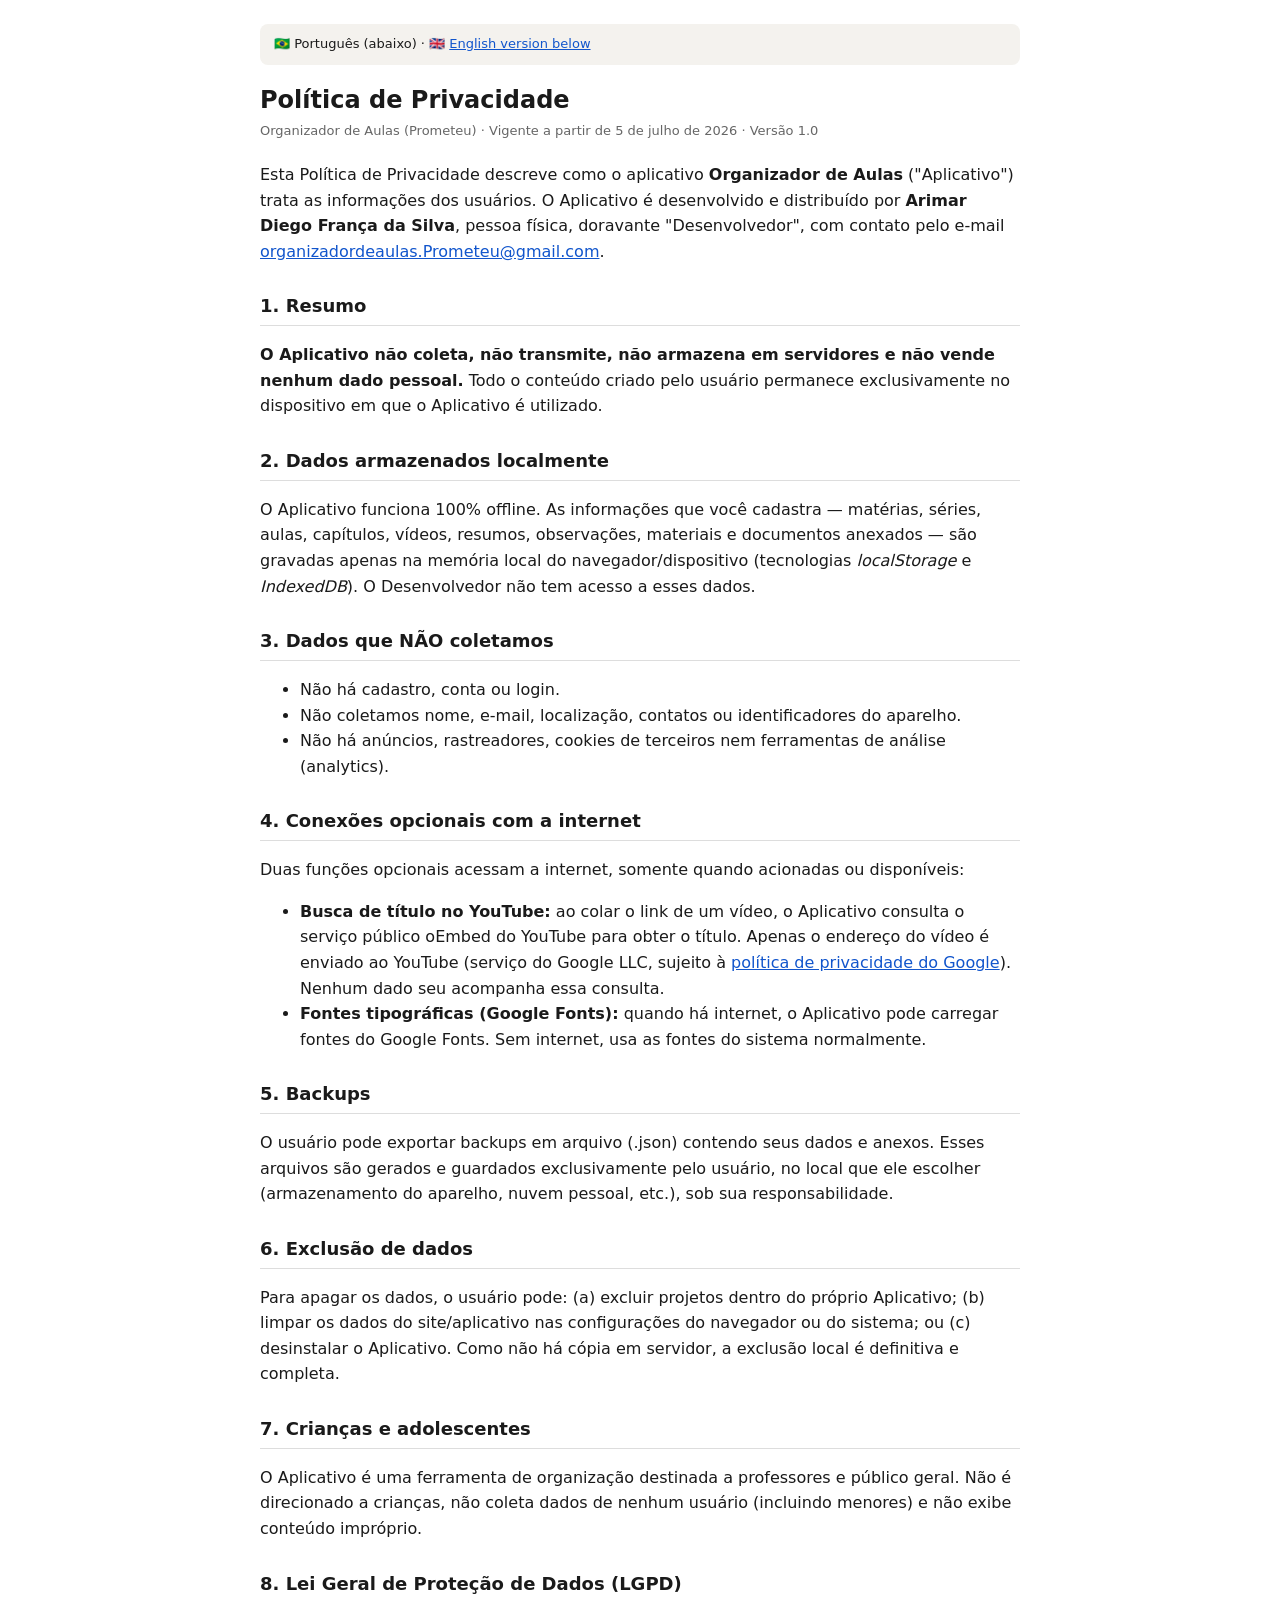
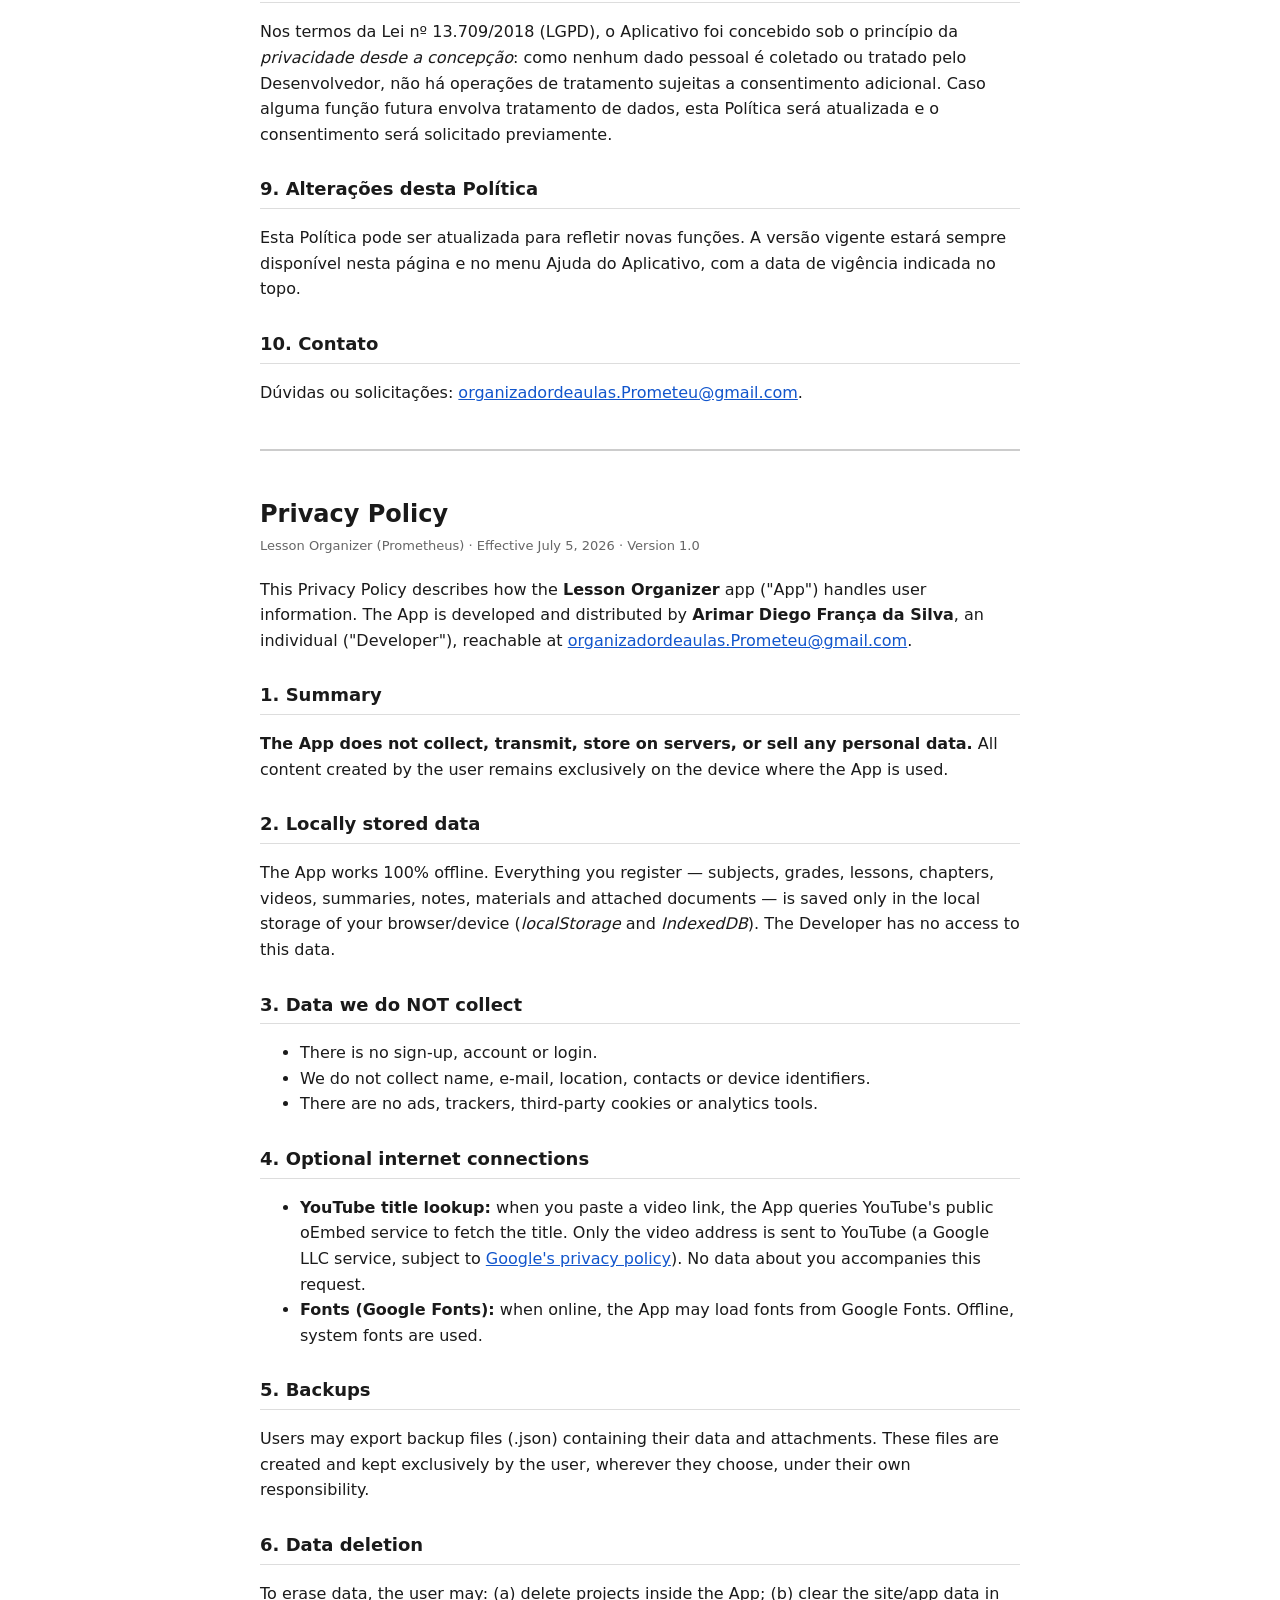
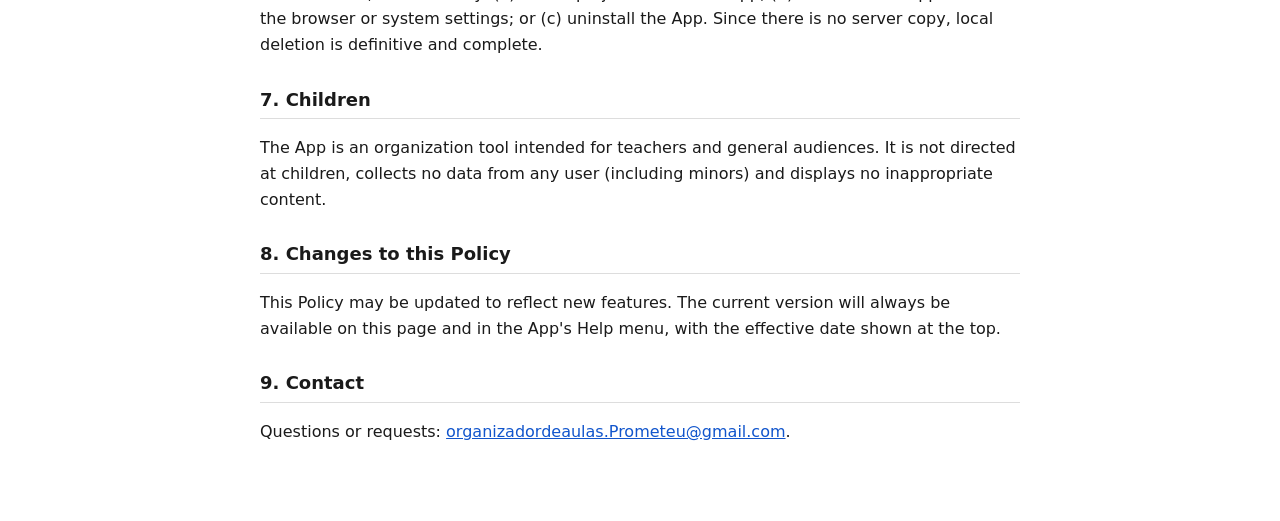
==== privacidade.html @ 3e94b9dd "Add files via upload" ====
<!DOCTYPE html>
<html lang="pt-BR">
<head>
<meta charset="UTF-8">
<meta name="viewport" content="width=device-width, initial-scale=1.0">
<title>Política de Privacidade — Organizador de Aulas</title>
<style>
body{font-family:system-ui,-apple-system,sans-serif;max-width:760px;margin:0 auto;padding:24px 18px 60px;line-height:1.6;color:#1a1a1a;background:#fff}
h1{font-size:24px;margin-bottom:2px}
h2{font-size:18px;margin-top:28px;border-bottom:1px solid #ddd;padding-bottom:4px}
.meta{color:#666;font-size:13px;margin-bottom:20px}
.lang{background:#f4f2ee;border-radius:8px;padding:10px 14px;font-size:13px}
a{color:#1155cc}
hr{margin:44px 0;border:none;border-top:2px solid #ccc}
@media (prefers-color-scheme:dark){body{background:#111;color:#eee}.lang{background:#222}h2{border-color:#333}a{color:#7ab4ff}}
</style>
</head>
<body>

<div class="lang">🇧🇷 Português (abaixo) · 🇬🇧 <a href="#en">English version below</a></div>

<h1>Política de Privacidade</h1>
<div class="meta">Organizador de Aulas (Prometeu) · Vigente a partir de 5 de julho de 2026 · Versão 1.0</div>

<p>Esta Política de Privacidade descreve como o aplicativo <b>Organizador de Aulas</b> ("Aplicativo") trata as informações dos usuários. O Aplicativo é desenvolvido e distribuído por <b>Arimar Diego França da Silva</b>, pessoa física, doravante "Desenvolvedor", com contato pelo e-mail <a href="mailto:organizadordeaulas.Prometeu@gmail.com">organizadordeaulas.Prometeu@gmail.com</a>.</p>

<h2>1. Resumo</h2>
<p><b>O Aplicativo não coleta, não transmite, não armazena em servidores e não vende nenhum dado pessoal.</b> Todo o conteúdo criado pelo usuário permanece exclusivamente no dispositivo em que o Aplicativo é utilizado.</p>

<h2>2. Dados armazenados localmente</h2>
<p>O Aplicativo funciona 100% offline. As informações que você cadastra — matérias, séries, aulas, capítulos, vídeos, resumos, observações, materiais e documentos anexados — são gravadas apenas na memória local do navegador/dispositivo (tecnologias <i>localStorage</i> e <i>IndexedDB</i>). O Desenvolvedor não tem acesso a esses dados.</p>

<h2>3. Dados que NÃO coletamos</h2>
<ul>
<li>Não há cadastro, conta ou login.</li>
<li>Não coletamos nome, e-mail, localização, contatos ou identificadores do aparelho.</li>
<li>Não há anúncios, rastreadores, cookies de terceiros nem ferramentas de análise (analytics).</li>
</ul>

<h2>4. Conexões opcionais com a internet</h2>
<p>Duas funções opcionais acessam a internet, somente quando acionadas ou disponíveis:</p>
<ul>
<li><b>Busca de título no YouTube:</b> ao colar o link de um vídeo, o Aplicativo consulta o serviço público oEmbed do YouTube para obter o título. Apenas o endereço do vídeo é enviado ao YouTube (serviço do Google LLC, sujeito à <a href="https://policies.google.com/privacy">política de privacidade do Google</a>). Nenhum dado seu acompanha essa consulta.</li>
<li><b>Fontes tipográficas (Google Fonts):</b> quando há internet, o Aplicativo pode carregar fontes do Google Fonts. Sem internet, usa as fontes do sistema normalmente.</li>
</ul>

<h2>5. Backups</h2>
<p>O usuário pode exportar backups em arquivo (.json) contendo seus dados e anexos. Esses arquivos são gerados e guardados exclusivamente pelo usuário, no local que ele escolher (armazenamento do aparelho, nuvem pessoal, etc.), sob sua responsabilidade.</p>

<h2>6. Exclusão de dados</h2>
<p>Para apagar os dados, o usuário pode: (a) excluir projetos dentro do próprio Aplicativo; (b) limpar os dados do site/aplicativo nas configurações do navegador ou do sistema; ou (c) desinstalar o Aplicativo. Como não há cópia em servidor, a exclusão local é definitiva e completa.</p>

<h2>7. Crianças e adolescentes</h2>
<p>O Aplicativo é uma ferramenta de organização destinada a professores e público geral. Não é direcionado a crianças, não coleta dados de nenhum usuário (incluindo menores) e não exibe conteúdo impróprio.</p>

<h2>8. Lei Geral de Proteção de Dados (LGPD)</h2>
<p>Nos termos da Lei nº 13.709/2018 (LGPD), o Aplicativo foi concebido sob o princípio da <i>privacidade desde a concepção</i>: como nenhum dado pessoal é coletado ou tratado pelo Desenvolvedor, não há operações de tratamento sujeitas a consentimento adicional. Caso alguma função futura envolva tratamento de dados, esta Política será atualizada e o consentimento será solicitado previamente.</p>

<h2>9. Alterações desta Política</h2>
<p>Esta Política pode ser atualizada para refletir novas funções. A versão vigente estará sempre disponível nesta página e no menu Ajuda do Aplicativo, com a data de vigência indicada no topo.</p>

<h2>10. Contato</h2>
<p>Dúvidas ou solicitações: <a href="mailto:organizadordeaulas.Prometeu@gmail.com">organizadordeaulas.Prometeu@gmail.com</a>.</p>

<hr>

<h1 id="en">Privacy Policy</h1>
<div class="meta">Lesson Organizer (Prometheus) · Effective July 5, 2026 · Version 1.0</div>

<p>This Privacy Policy describes how the <b>Lesson Organizer</b> app ("App") handles user information. The App is developed and distributed by <b>Arimar Diego França da Silva</b>, an individual ("Developer"), reachable at <a href="mailto:organizadordeaulas.Prometeu@gmail.com">organizadordeaulas.Prometeu@gmail.com</a>.</p>

<h2>1. Summary</h2>
<p><b>The App does not collect, transmit, store on servers, or sell any personal data.</b> All content created by the user remains exclusively on the device where the App is used.</p>

<h2>2. Locally stored data</h2>
<p>The App works 100% offline. Everything you register — subjects, grades, lessons, chapters, videos, summaries, notes, materials and attached documents — is saved only in the local storage of your browser/device (<i>localStorage</i> and <i>IndexedDB</i>). The Developer has no access to this data.</p>

<h2>3. Data we do NOT collect</h2>
<ul>
<li>There is no sign-up, account or login.</li>
<li>We do not collect name, e-mail, location, contacts or device identifiers.</li>
<li>There are no ads, trackers, third-party cookies or analytics tools.</li>
</ul>

<h2>4. Optional internet connections</h2>
<ul>
<li><b>YouTube title lookup:</b> when you paste a video link, the App queries YouTube's public oEmbed service to fetch the title. Only the video address is sent to YouTube (a Google LLC service, subject to <a href="https://policies.google.com/privacy">Google's privacy policy</a>). No data about you accompanies this request.</li>
<li><b>Fonts (Google Fonts):</b> when online, the App may load fonts from Google Fonts. Offline, system fonts are used.</li>
</ul>

<h2>5. Backups</h2>
<p>Users may export backup files (.json) containing their data and attachments. These files are created and kept exclusively by the user, wherever they choose, under their own responsibility.</p>

<h2>6. Data deletion</h2>
<p>To erase data, the user may: (a) delete projects inside the App; (b) clear the site/app data in the browser or system settings; or (c) uninstall the App. Since there is no server copy, local deletion is definitive and complete.</p>

<h2>7. Children</h2>
<p>The App is an organization tool intended for teachers and general audiences. It is not directed at children, collects no data from any user (including minors) and displays no inappropriate content.</p>

<h2>8. Changes to this Policy</h2>
<p>This Policy may be updated to reflect new features. The current version will always be available on this page and in the App's Help menu, with the effective date shown at the top.</p>

<h2>9. Contact</h2>
<p>Questions or requests: <a href="mailto:organizadordeaulas.Prometeu@gmail.com">organizadordeaulas.Prometeu@gmail.com</a>.</p>

</body>
</html>
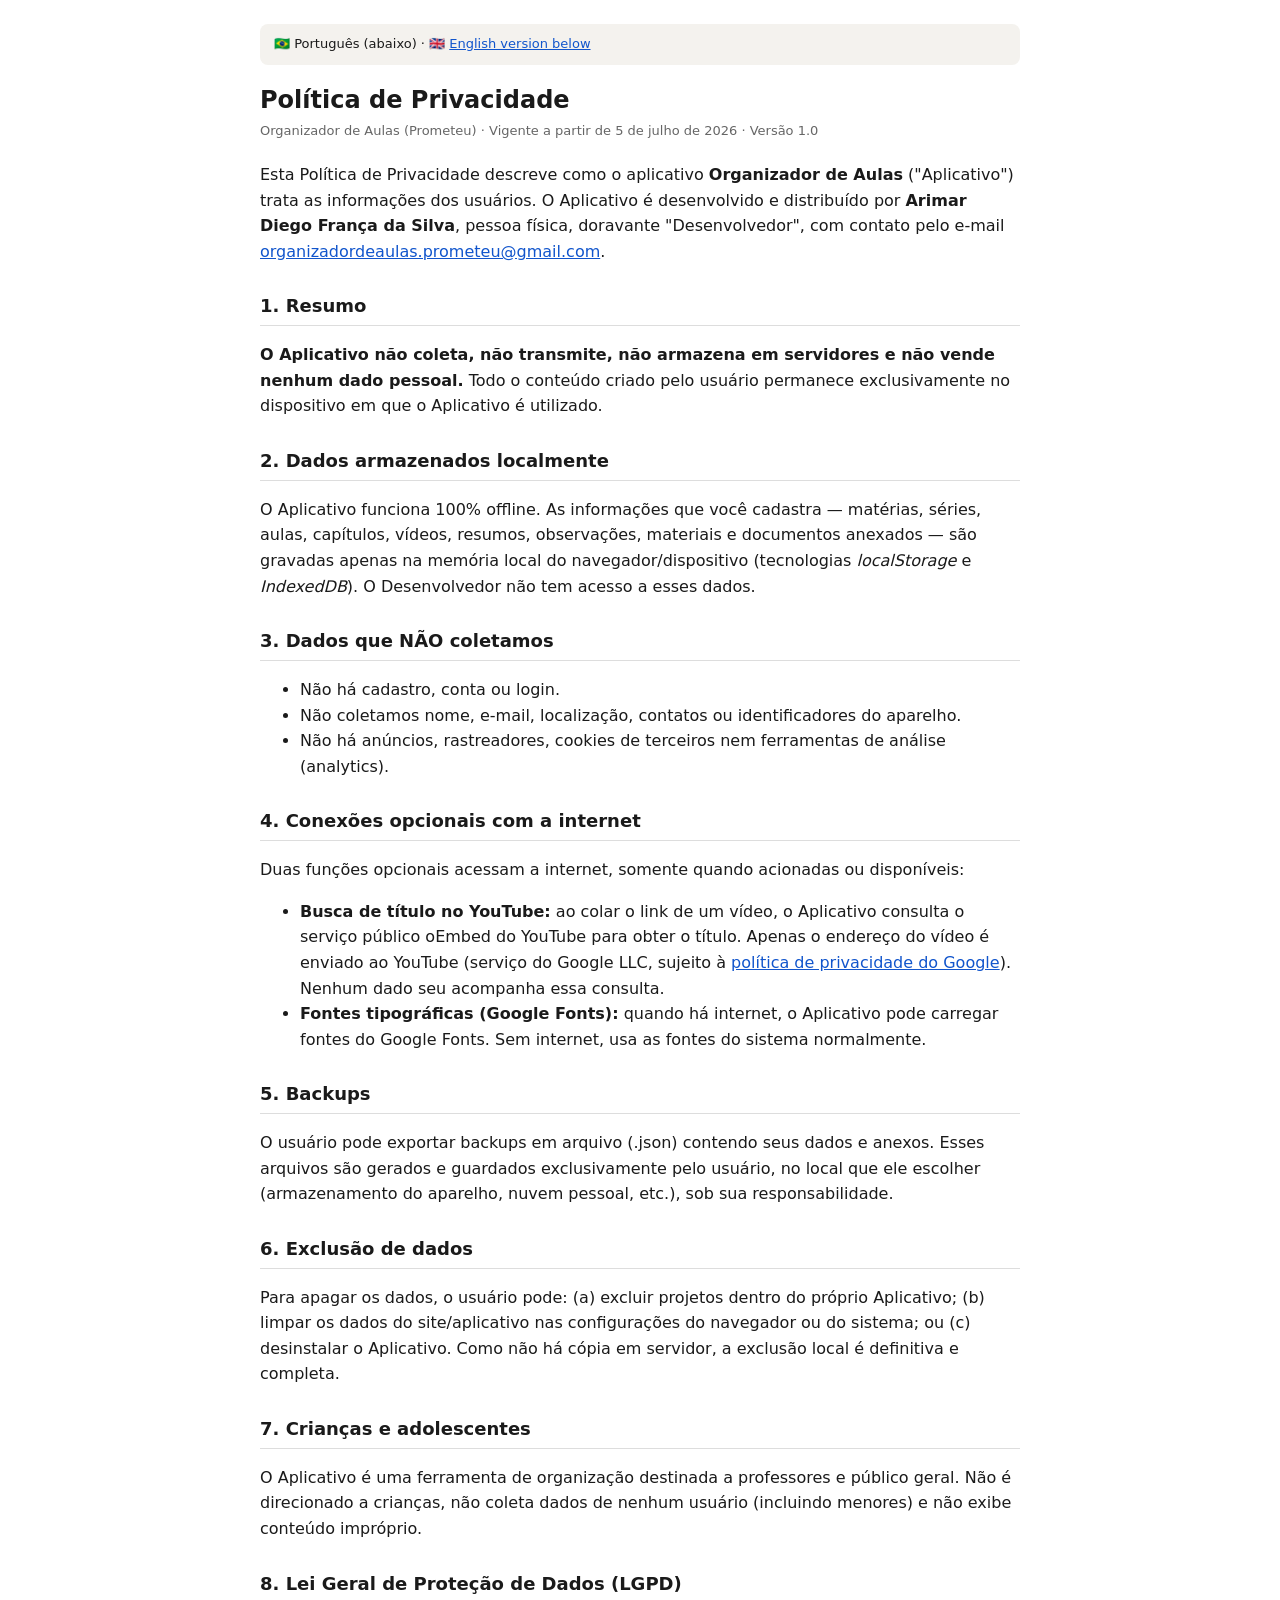
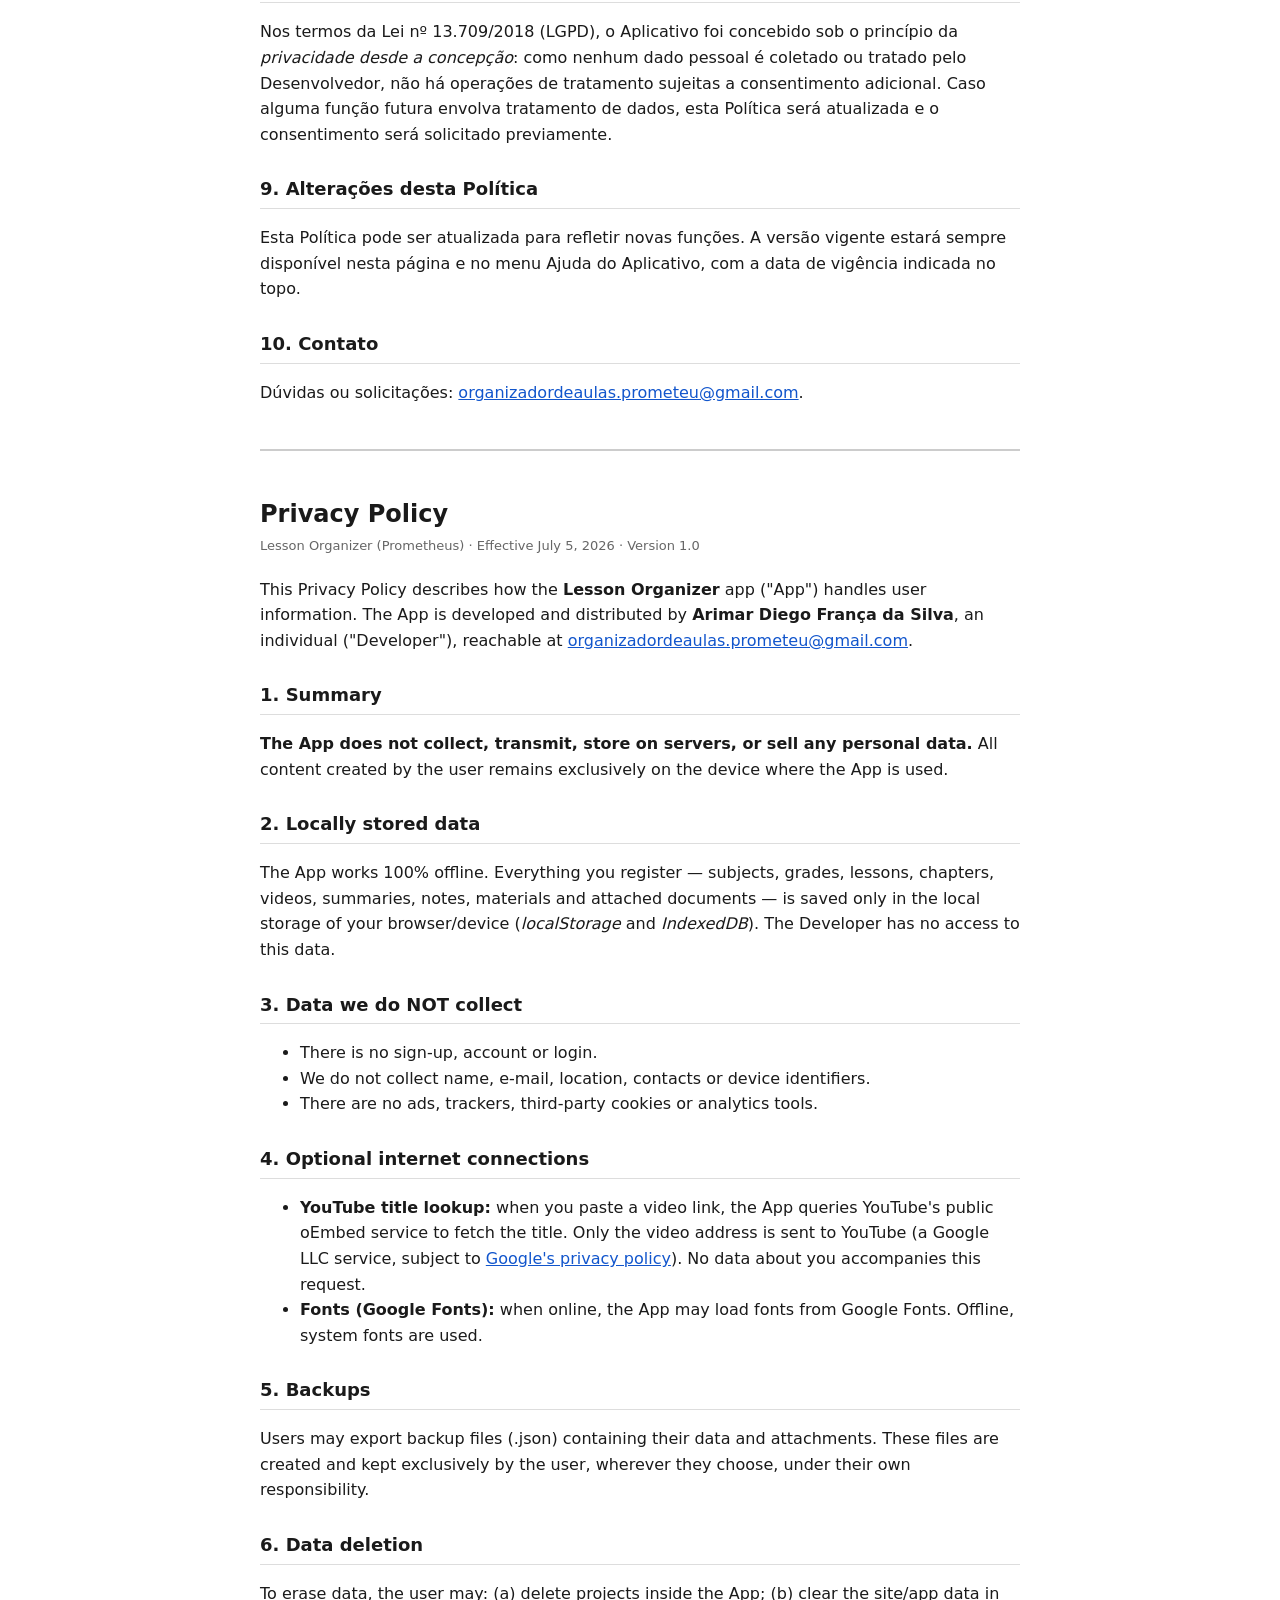
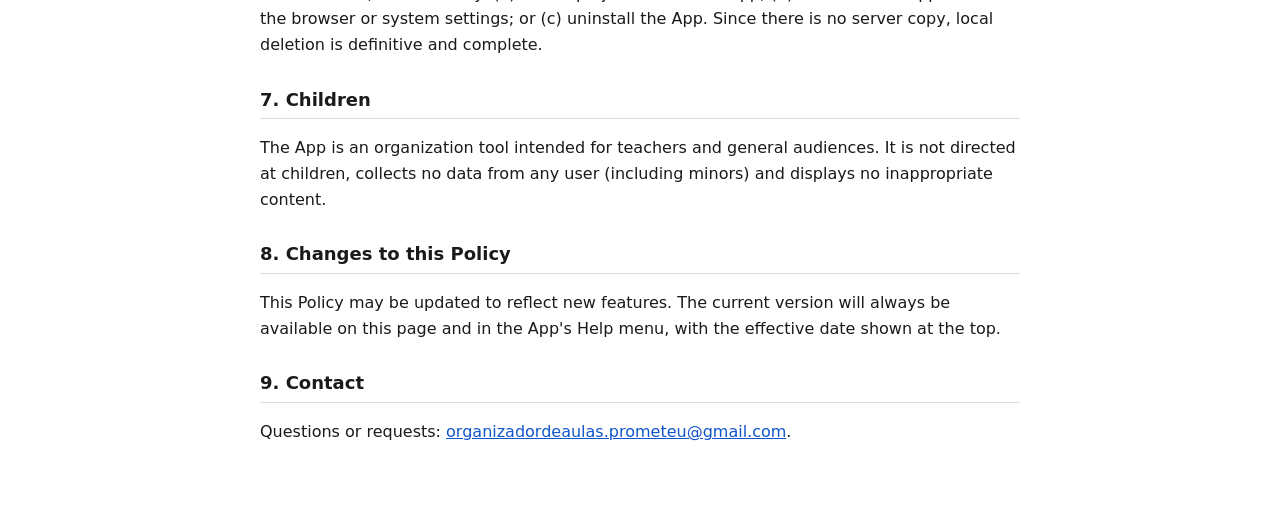
==== commit aad21a97: "v2.2 — botoes mais visiveis, anexos com audio/foto, sem restricao no checkbox de capitulo, caneta de" ====
--- a/privacidade.html
+++ b/privacidade.html
@@ -22,7 +22,7 @@
 <h1>Política de Privacidade</h1>
 <div class="meta">Organizador de Aulas (Prometeu) · Vigente a partir de 5 de julho de 2026 · Versão 1.0</div>
 
-<p>Esta Política de Privacidade descreve como o aplicativo <b>Organizador de Aulas</b> ("Aplicativo") trata as informações dos usuários. O Aplicativo é desenvolvido e distribuído por <b>Arimar Diego França da Silva</b>, pessoa física, doravante "Desenvolvedor", com contato pelo e-mail <a href="mailto:organizadordeaulas.Prometeu@gmail.com">organizadordeaulas.Prometeu@gmail.com</a>.</p>
+<p>Esta Política de Privacidade descreve como o aplicativo <b>Organizador de Aulas</b> ("Aplicativo") trata as informações dos usuários. O Aplicativo é desenvolvido e distribuído por <b>Arimar Diego França da Silva</b>, pessoa física, doravante "Desenvolvedor", com contato pelo e-mail <a href="mailto:organizadordeaulas.prometeu@gmail.com">organizadordeaulas.prometeu@gmail.com</a>.</p>
 
 <h2>1. Resumo</h2>
 <p><b>O Aplicativo não coleta, não transmite, não armazena em servidores e não vende nenhum dado pessoal.</b> Todo o conteúdo criado pelo usuário permanece exclusivamente no dispositivo em que o Aplicativo é utilizado.</p>
@@ -60,14 +60,14 @@
 <p>Esta Política pode ser atualizada para refletir novas funções. A versão vigente estará sempre disponível nesta página e no menu Ajuda do Aplicativo, com a data de vigência indicada no topo.</p>
 
 <h2>10. Contato</h2>
-<p>Dúvidas ou solicitações: <a href="mailto:organizadordeaulas.Prometeu@gmail.com">organizadordeaulas.Prometeu@gmail.com</a>.</p>
+<p>Dúvidas ou solicitações: <a href="mailto:organizadordeaulas.prometeu@gmail.com">organizadordeaulas.prometeu@gmail.com</a>.</p>
 
 <hr>
 
 <h1 id="en">Privacy Policy</h1>
 <div class="meta">Lesson Organizer (Prometheus) · Effective July 5, 2026 · Version 1.0</div>
 
-<p>This Privacy Policy describes how the <b>Lesson Organizer</b> app ("App") handles user information. The App is developed and distributed by <b>Arimar Diego França da Silva</b>, an individual ("Developer"), reachable at <a href="mailto:organizadordeaulas.Prometeu@gmail.com">organizadordeaulas.Prometeu@gmail.com</a>.</p>
+<p>This Privacy Policy describes how the <b>Lesson Organizer</b> app ("App") handles user information. The App is developed and distributed by <b>Arimar Diego França da Silva</b>, an individual ("Developer"), reachable at <a href="mailto:organizadordeaulas.prometeu@gmail.com">organizadordeaulas.prometeu@gmail.com</a>.</p>
 
 <h2>1. Summary</h2>
 <p><b>The App does not collect, transmit, store on servers, or sell any personal data.</b> All content created by the user remains exclusively on the device where the App is used.</p>
@@ -101,7 +101,7 @@
 <p>This Policy may be updated to reflect new features. The current version will always be available on this page and in the App's Help menu, with the effective date shown at the top.</p>
 
 <h2>9. Contact</h2>
-<p>Questions or requests: <a href="mailto:organizadordeaulas.Prometeu@gmail.com">organizadordeaulas.Prometeu@gmail.com</a>.</p>
+<p>Questions or requests: <a href="mailto:organizadordeaulas.prometeu@gmail.com">organizadordeaulas.prometeu@gmail.com</a>.</p>
 
 </body>
 </html>
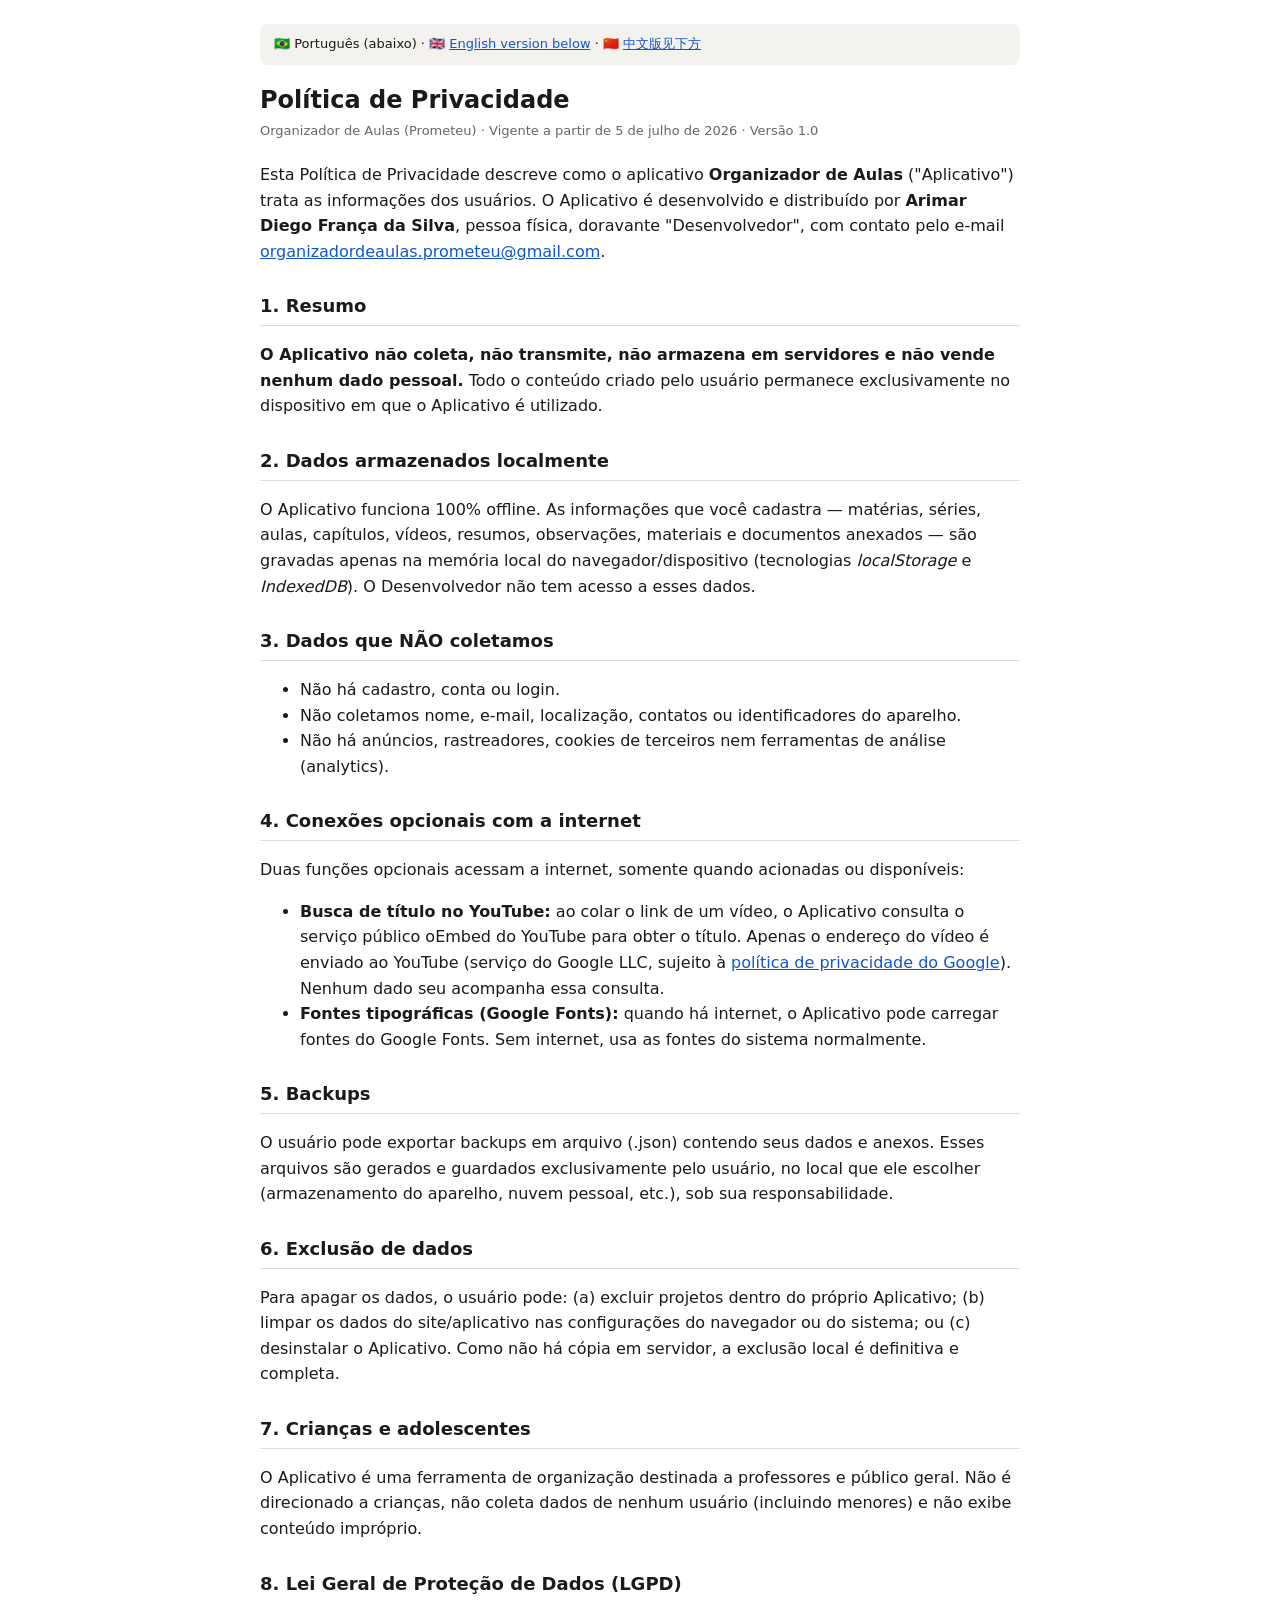
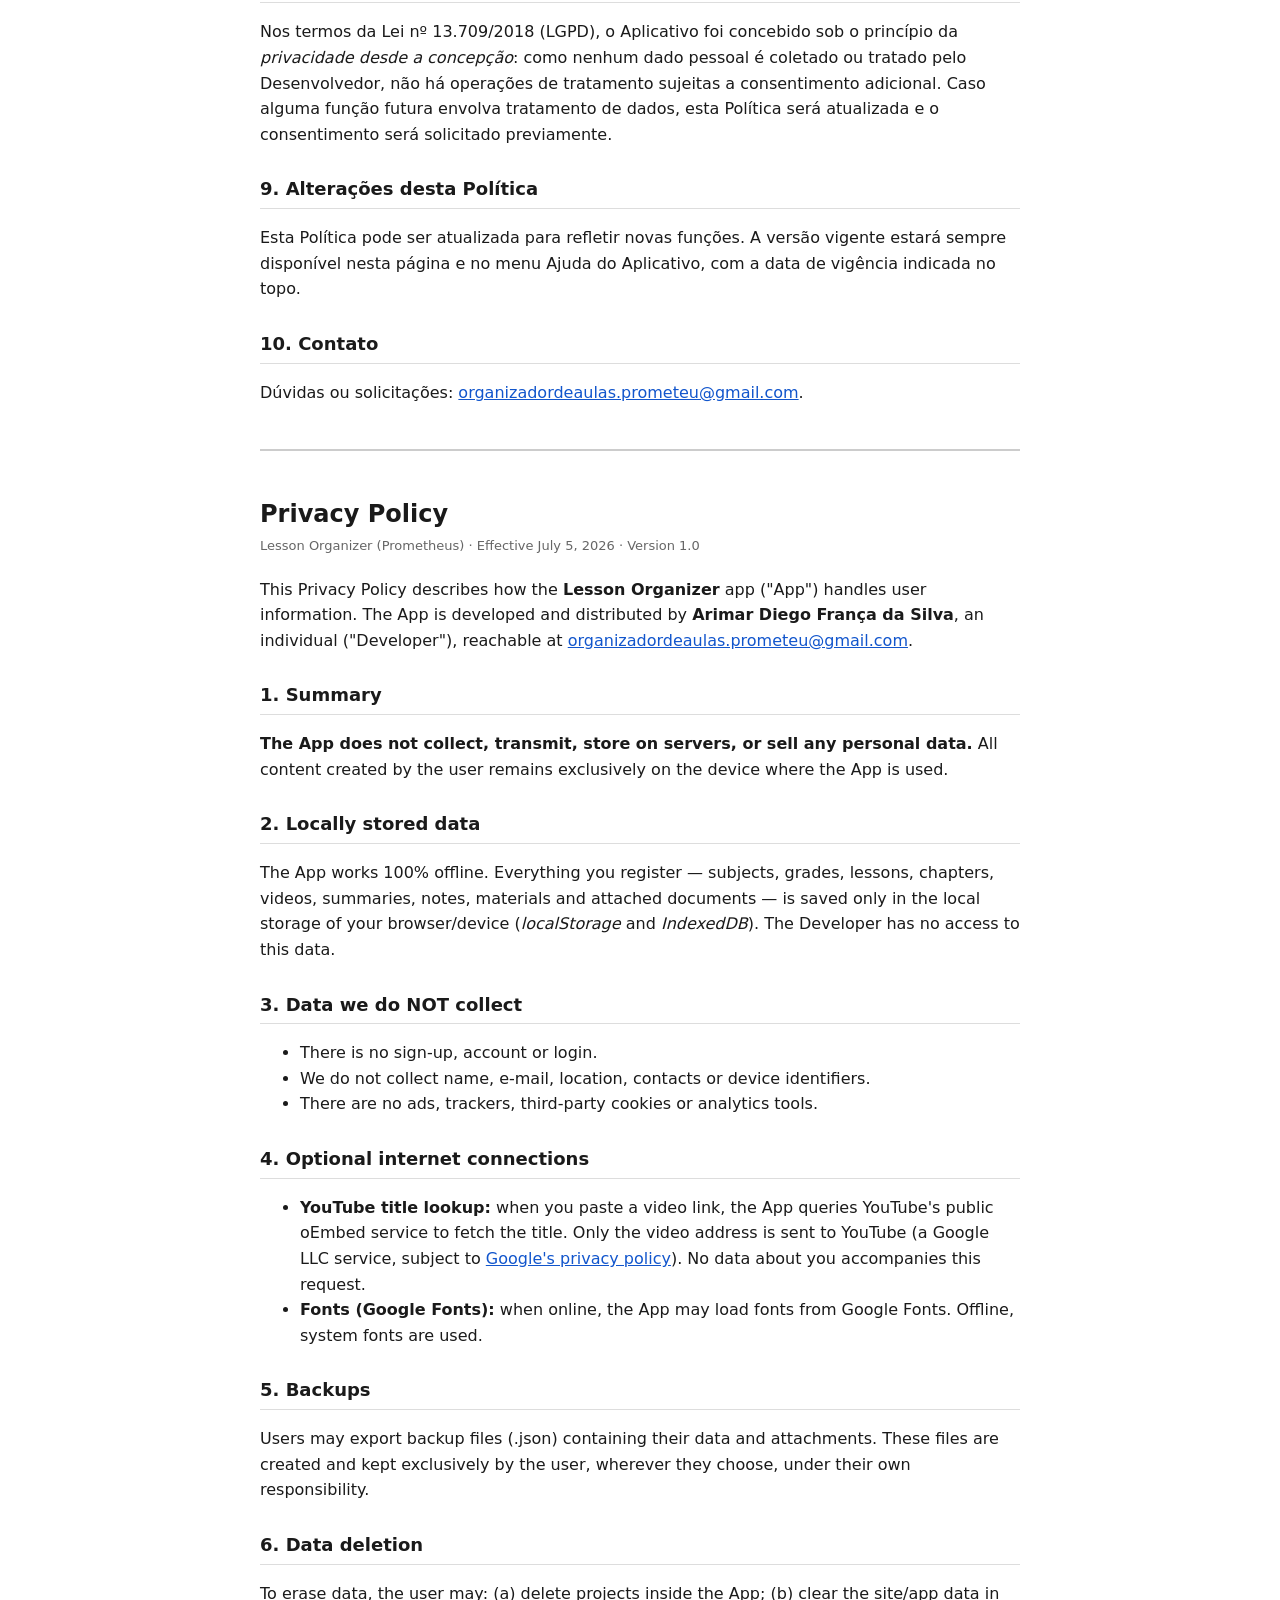
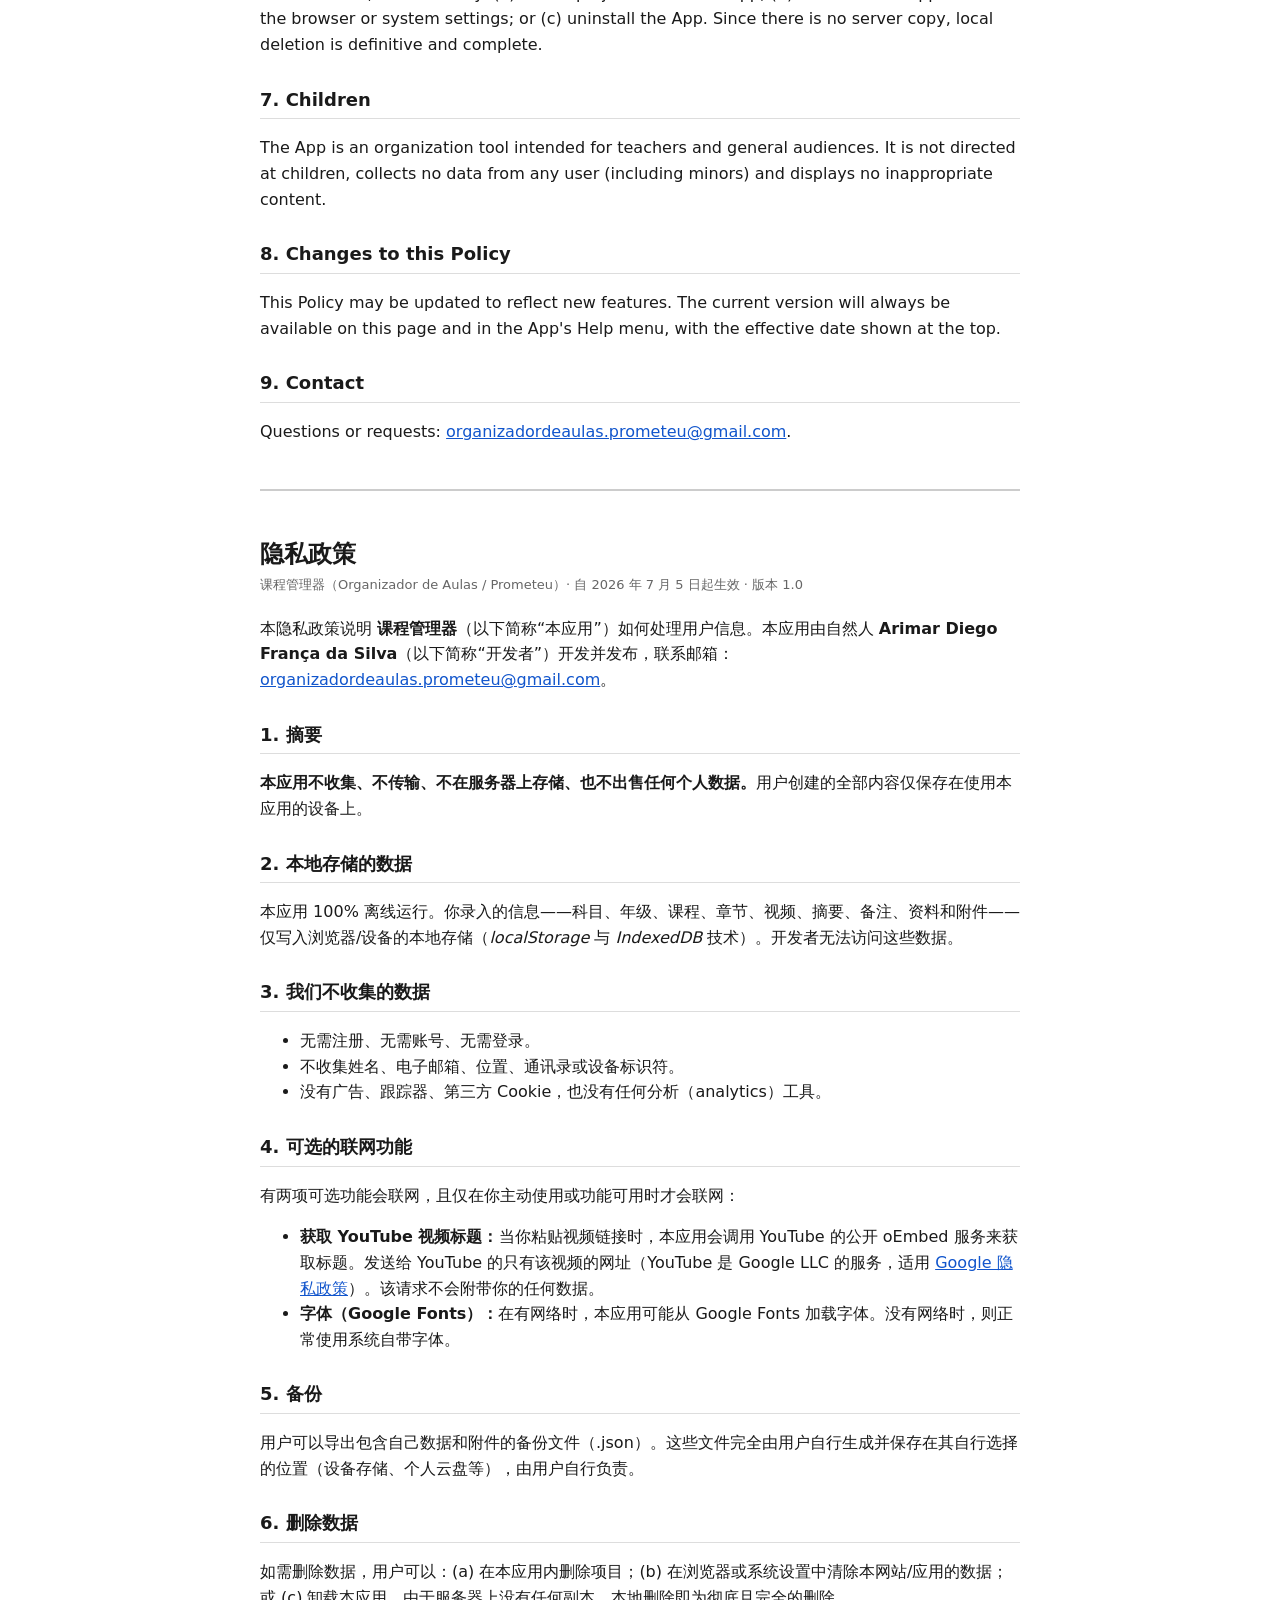
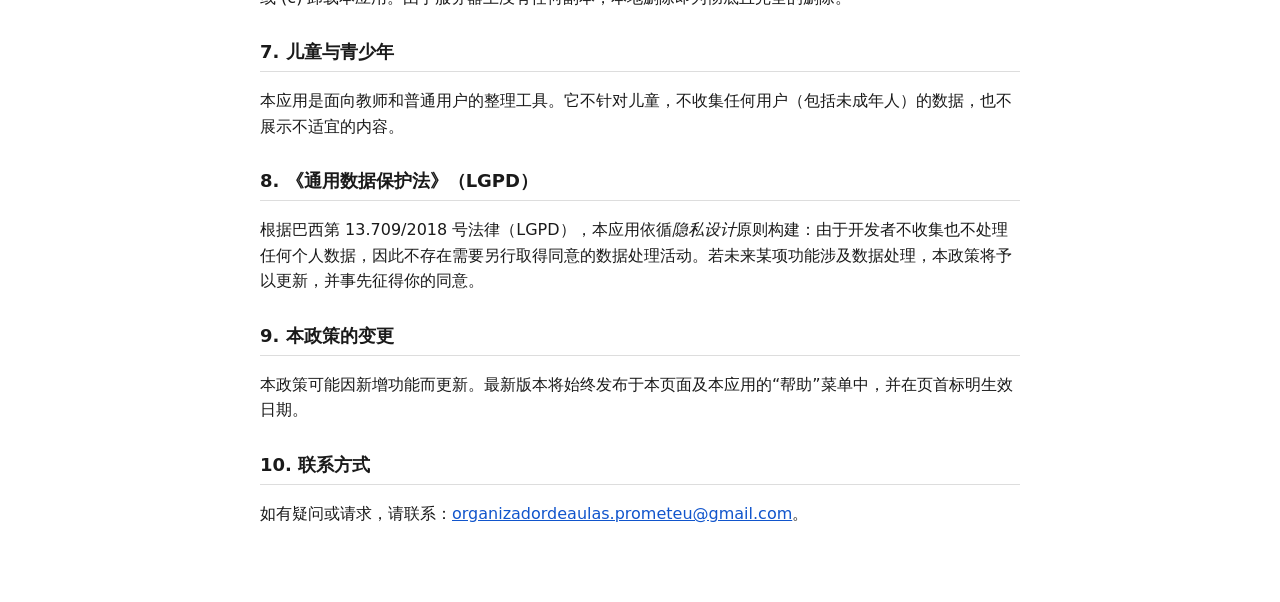
==== commit 0af937b4: "Politica de privacidade e termos de uso agora tambem em chines Exigencia 7.1 da Huawei AppGallery: o" ====
--- a/privacidade.html
+++ b/privacidade.html
@@ -17,7 +17,7 @@
 </head>
 <body>
 
-<div class="lang">🇧🇷 Português (abaixo) · 🇬🇧 <a href="#en">English version below</a></div>
+<div class="lang">🇧🇷 Português (abaixo) · 🇬🇧 <a href="#en">English version below</a> · 🇨🇳 <a href="#zh">中文版见下方</a></div>
 
 <h1>Política de Privacidade</h1>
 <div class="meta">Organizador de Aulas (Prometeu) · Vigente a partir de 5 de julho de 2026 · Versão 1.0</div>
@@ -103,5 +103,51 @@
 <h2>9. Contact</h2>
 <p>Questions or requests: <a href="mailto:organizadordeaulas.prometeu@gmail.com">organizadordeaulas.prometeu@gmail.com</a>.</p>
 
+
+<hr>
+
+<h1 id="zh">隐私政策</h1>
+<div class="meta">课程管理器（Organizador de Aulas / Prometeu）· 自 2026 年 7 月 5 日起生效 · 版本 1.0</div>
+
+<p>本隐私政策说明 <b>课程管理器</b>（以下简称“本应用”）如何处理用户信息。本应用由自然人 <b>Arimar Diego França da Silva</b>（以下简称“开发者”）开发并发布，联系邮箱：<a href="mailto:organizadordeaulas.prometeu@gmail.com">organizadordeaulas.prometeu@gmail.com</a>。</p>
+
+<h2>1. 摘要</h2>
+<p><b>本应用不收集、不传输、不在服务器上存储、也不出售任何个人数据。</b>用户创建的全部内容仅保存在使用本应用的设备上。</p>
+
+<h2>2. 本地存储的数据</h2>
+<p>本应用 100% 离线运行。你录入的信息——科目、年级、课程、章节、视频、摘要、备注、资料和附件——仅写入浏览器/设备的本地存储（<i>localStorage</i> 与 <i>IndexedDB</i> 技术）。开发者无法访问这些数据。</p>
+
+<h2>3. 我们不收集的数据</h2>
+<ul>
+<li>无需注册、无需账号、无需登录。</li>
+<li>不收集姓名、电子邮箱、位置、通讯录或设备标识符。</li>
+<li>没有广告、跟踪器、第三方 Cookie，也没有任何分析（analytics）工具。</li>
+</ul>
+
+<h2>4. 可选的联网功能</h2>
+<p>有两项可选功能会联网，且仅在你主动使用或功能可用时才会联网：</p>
+<ul>
+<li><b>获取 YouTube 视频标题：</b>当你粘贴视频链接时，本应用会调用 YouTube 的公开 oEmbed 服务来获取标题。发送给 YouTube 的只有该视频的网址（YouTube 是 Google LLC 的服务，适用 <a href="https://policies.google.com/privacy">Google 隐私政策</a>）。该请求不会附带你的任何数据。</li>
+<li><b>字体（Google Fonts）：</b>在有网络时，本应用可能从 Google Fonts 加载字体。没有网络时，则正常使用系统自带字体。</li>
+</ul>
+
+<h2>5. 备份</h2>
+<p>用户可以导出包含自己数据和附件的备份文件（.json）。这些文件完全由用户自行生成并保存在其自行选择的位置（设备存储、个人云盘等），由用户自行负责。</p>
+
+<h2>6. 删除数据</h2>
+<p>如需删除数据，用户可以：(a) 在本应用内删除项目；(b) 在浏览器或系统设置中清除本网站/应用的数据；或 (c) 卸载本应用。由于服务器上没有任何副本，本地删除即为彻底且完全的删除。</p>
+
+<h2>7. 儿童与青少年</h2>
+<p>本应用是面向教师和普通用户的整理工具。它不针对儿童，不收集任何用户（包括未成年人）的数据，也不展示不适宜的内容。</p>
+
+<h2>8. 《通用数据保护法》（LGPD）</h2>
+<p>根据巴西第 13.709/2018 号法律（LGPD），本应用依循<i>隐私设计</i>原则构建：由于开发者不收集也不处理任何个人数据，因此不存在需要另行取得同意的数据处理活动。若未来某项功能涉及数据处理，本政策将予以更新，并事先征得你的同意。</p>
+
+<h2>9. 本政策的变更</h2>
+<p>本政策可能因新增功能而更新。最新版本将始终发布于本页面及本应用的“帮助”菜单中，并在页首标明生效日期。</p>
+
+<h2>10. 联系方式</h2>
+<p>如有疑问或请求，请联系：<a href="mailto:organizadordeaulas.prometeu@gmail.com">organizadordeaulas.prometeu@gmail.com</a>。</p>
+
 </body>
 </html>
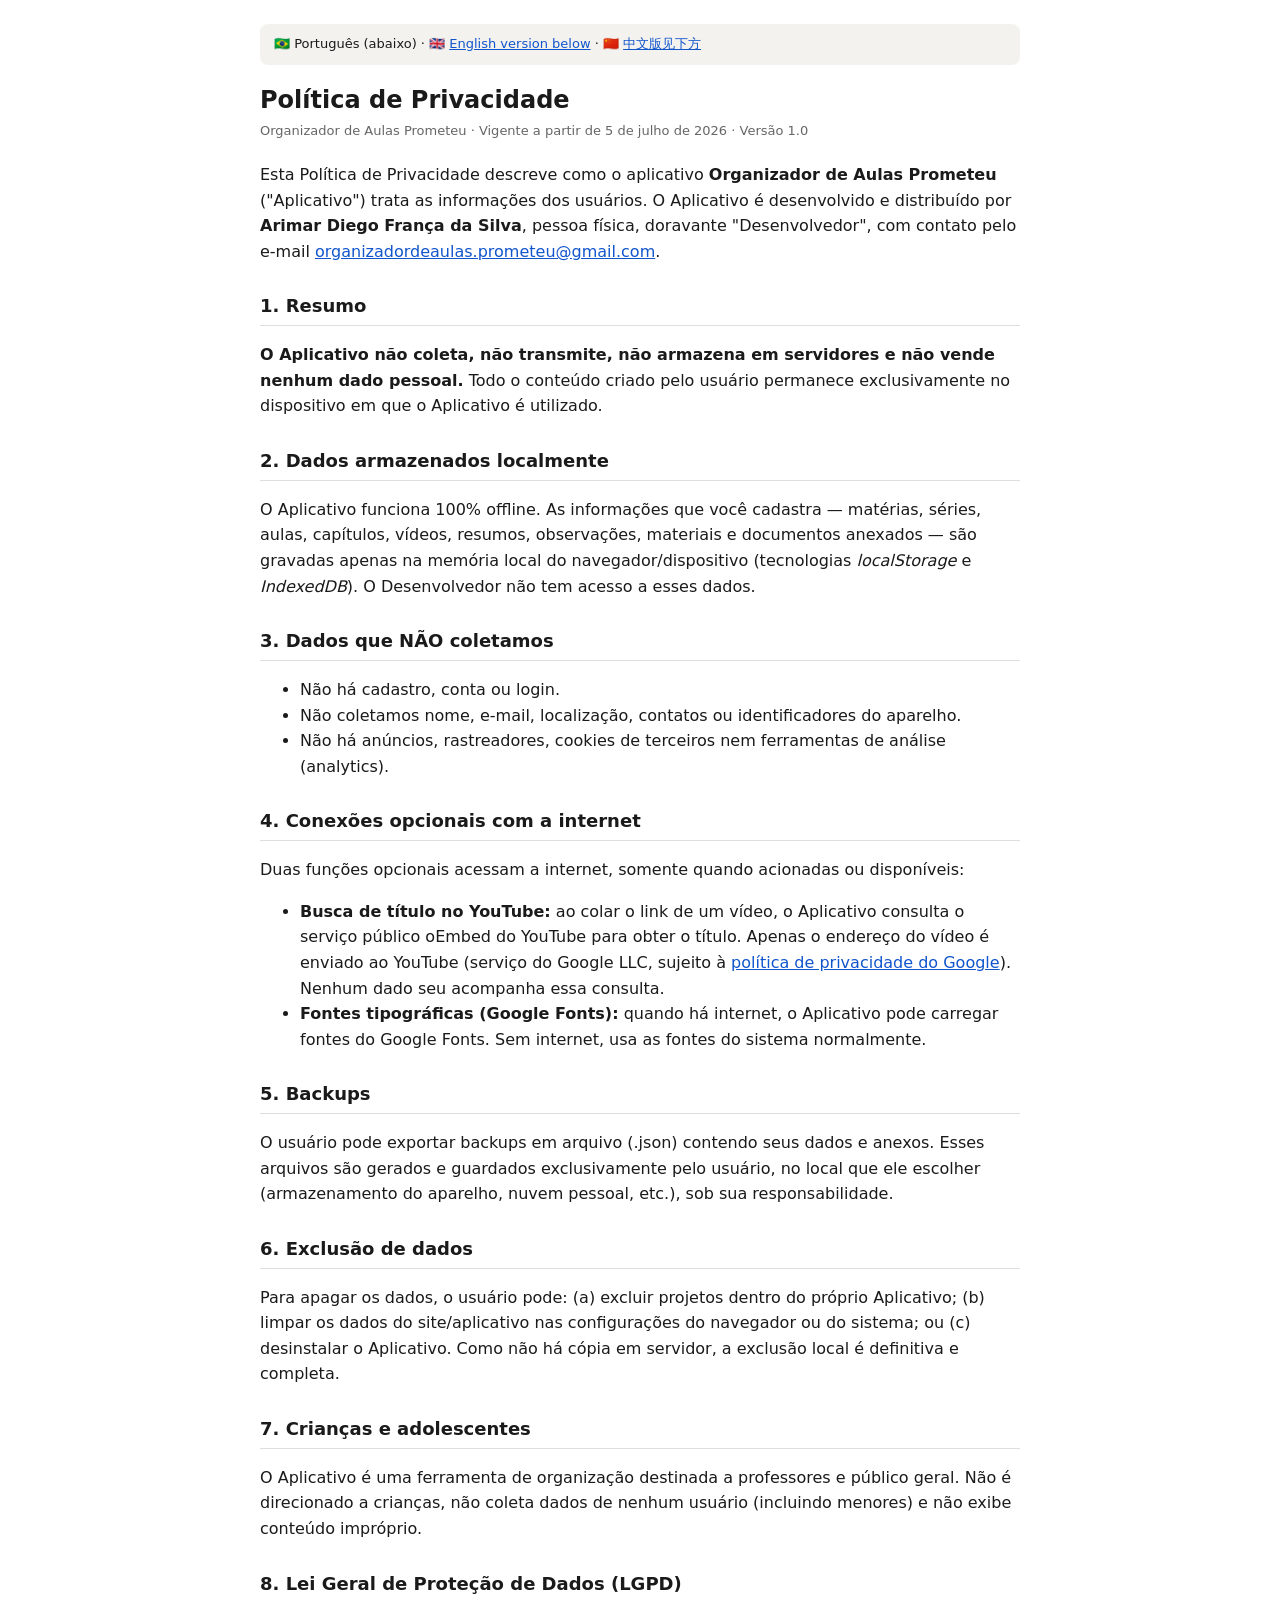
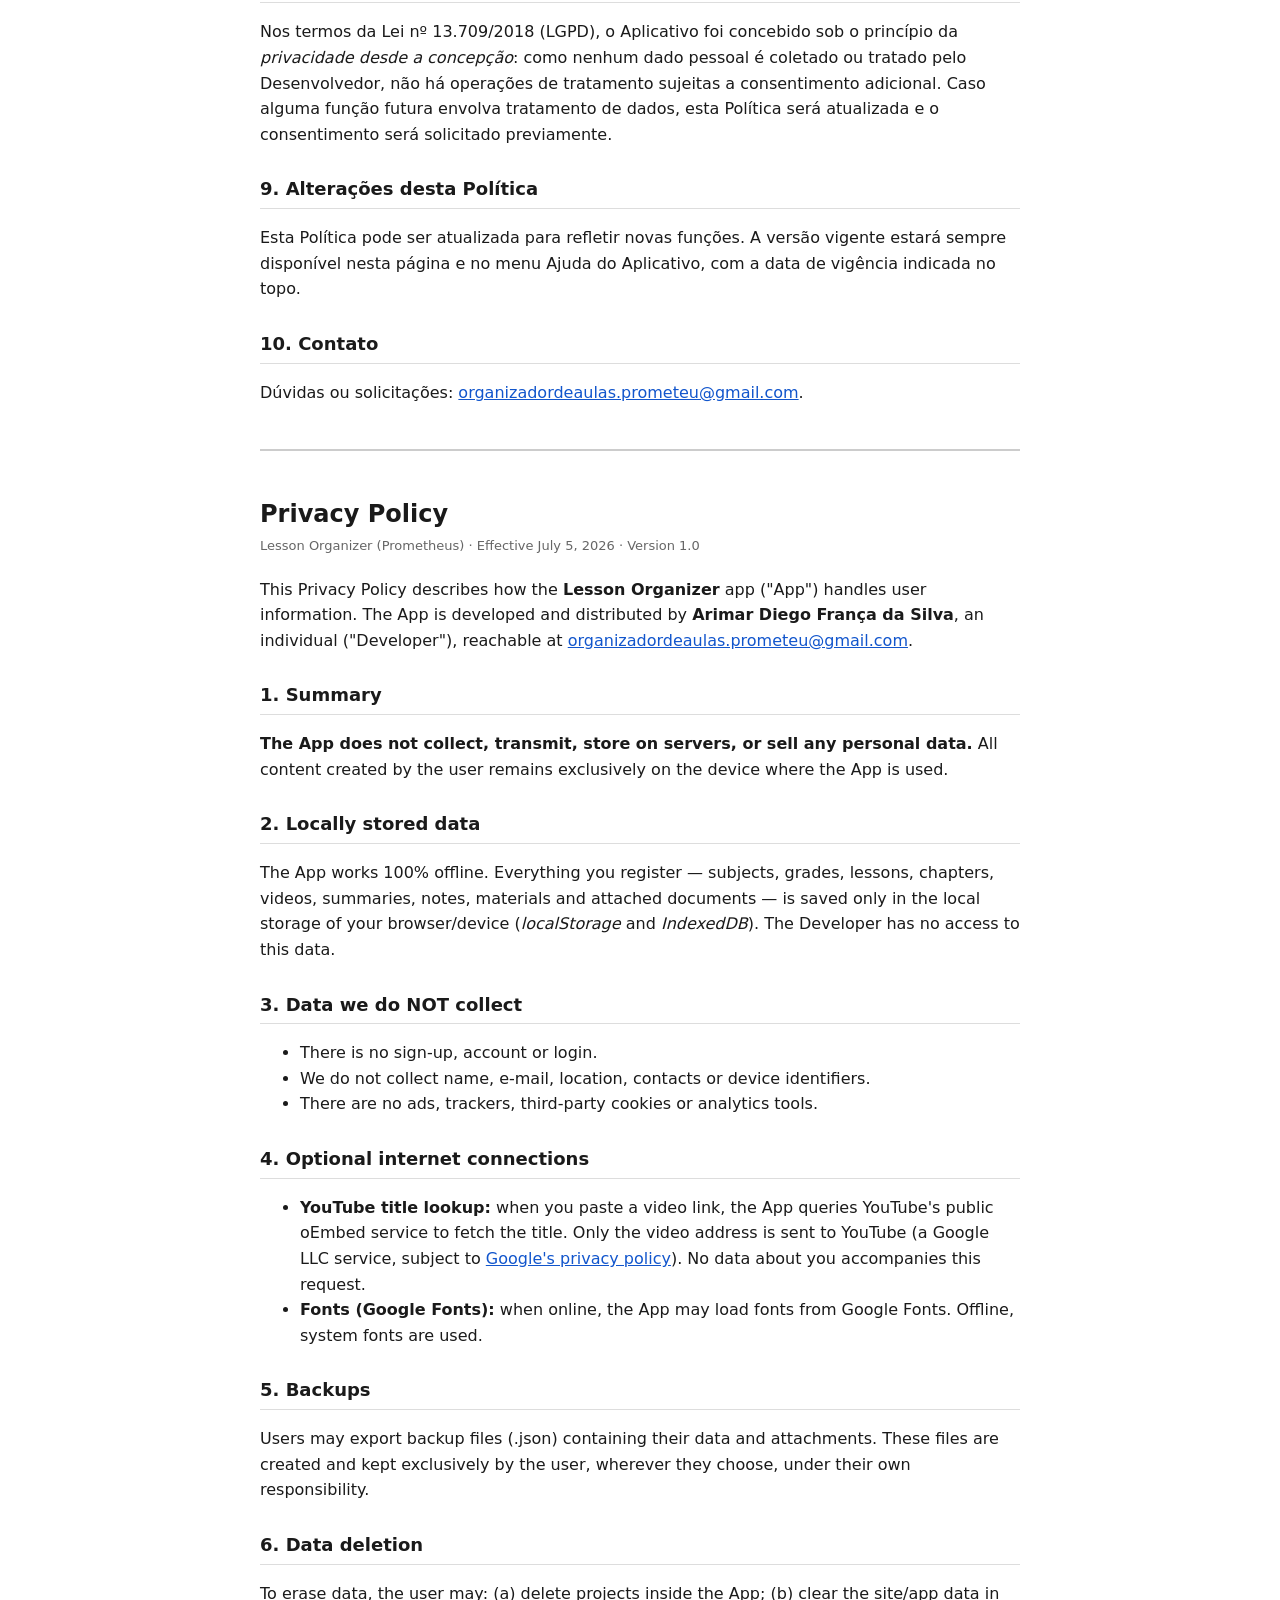
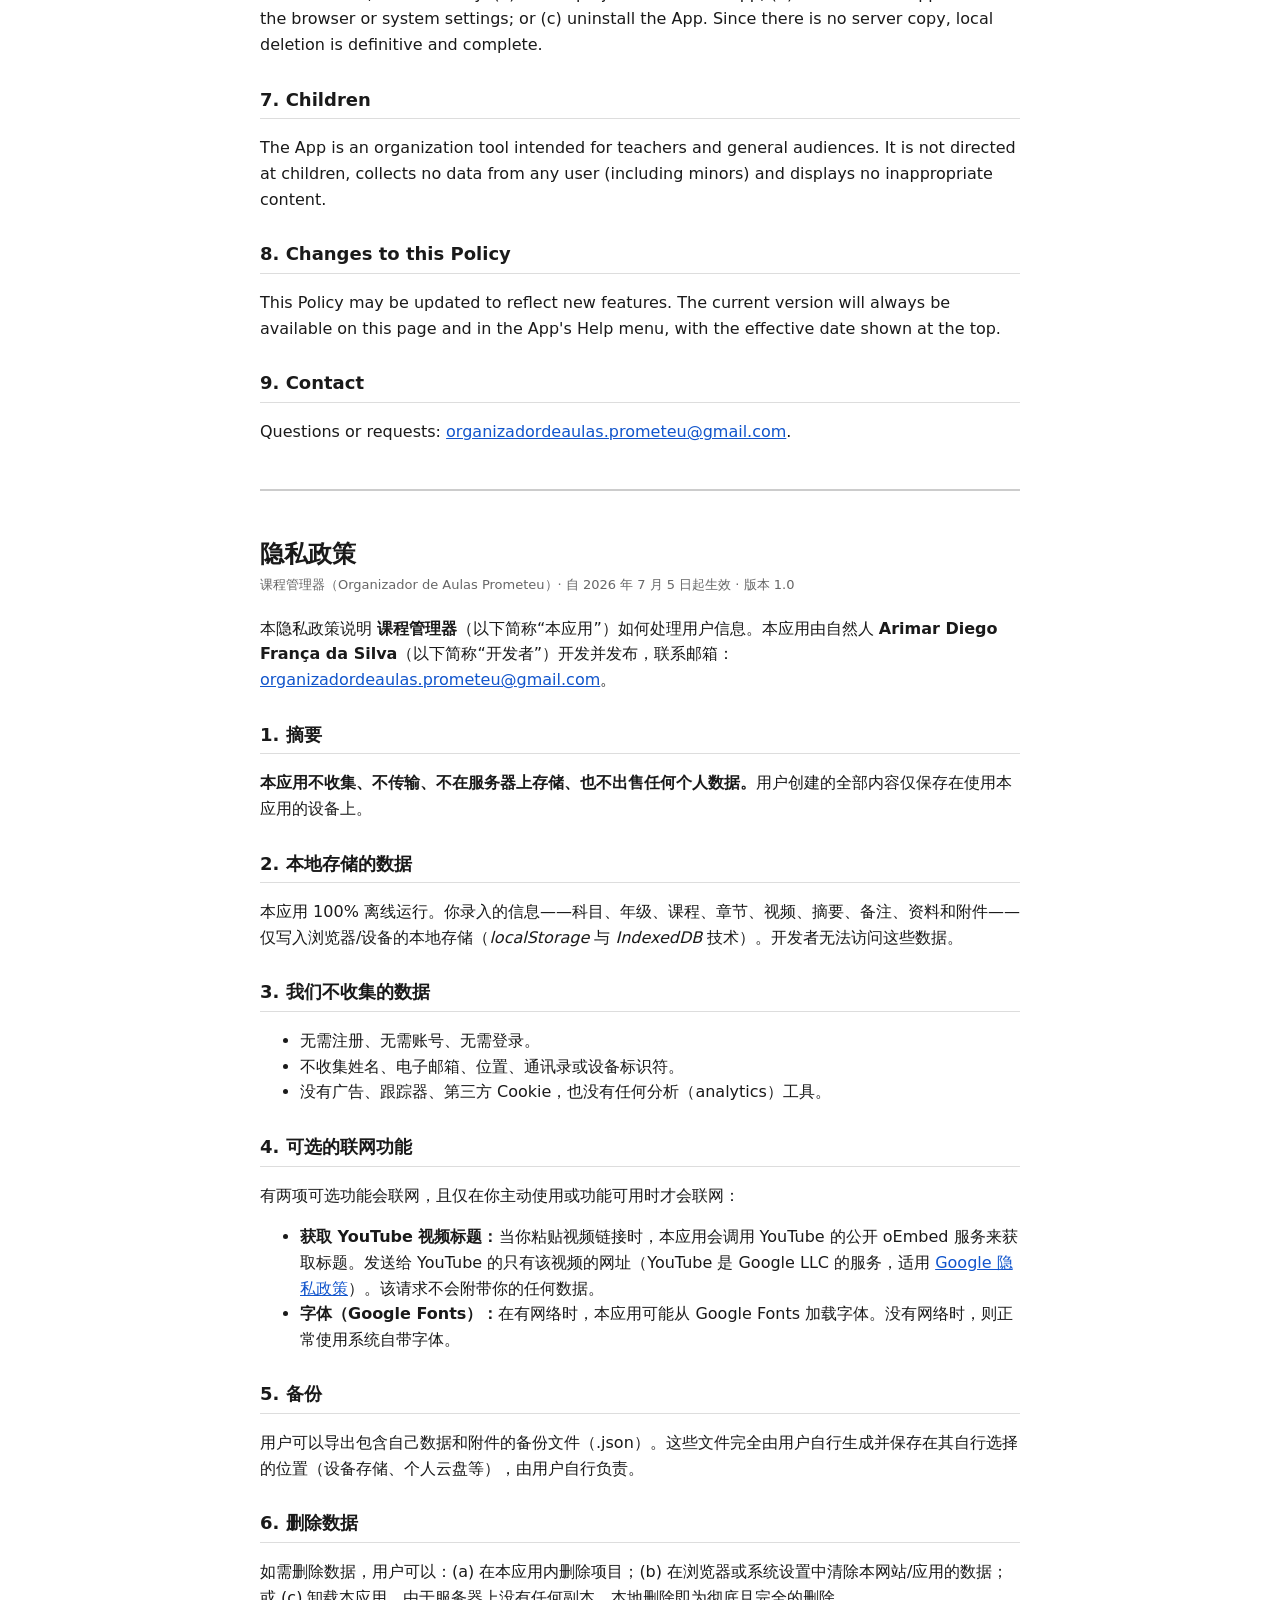
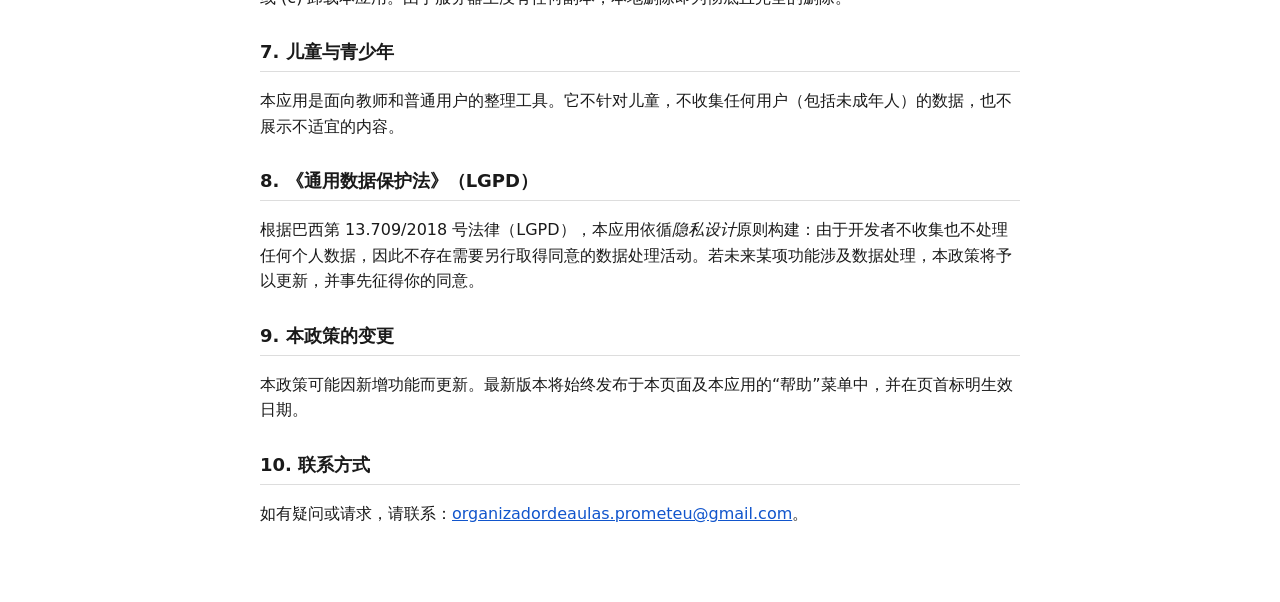
==== commit 453ff3a5: "Nome do app agora e "Organizador de Aulas Prometeu" (exigencia da ficha da loja)" ====
--- a/privacidade.html
+++ b/privacidade.html
@@ -3,7 +3,7 @@
 <head>
 <meta charset="UTF-8">
 <meta name="viewport" content="width=device-width, initial-scale=1.0">
-<title>Política de Privacidade — Organizador de Aulas</title>
+<title>Política de Privacidade — Organizador de Aulas Prometeu</title>
 <style>
 body{font-family:system-ui,-apple-system,sans-serif;max-width:760px;margin:0 auto;padding:24px 18px 60px;line-height:1.6;color:#1a1a1a;background:#fff}
 h1{font-size:24px;margin-bottom:2px}
@@ -20,9 +20,9 @@
 <div class="lang">🇧🇷 Português (abaixo) · 🇬🇧 <a href="#en">English version below</a> · 🇨🇳 <a href="#zh">中文版见下方</a></div>
 
 <h1>Política de Privacidade</h1>
-<div class="meta">Organizador de Aulas (Prometeu) · Vigente a partir de 5 de julho de 2026 · Versão 1.0</div>
+<div class="meta">Organizador de Aulas Prometeu · Vigente a partir de 5 de julho de 2026 · Versão 1.0</div>
 
-<p>Esta Política de Privacidade descreve como o aplicativo <b>Organizador de Aulas</b> ("Aplicativo") trata as informações dos usuários. O Aplicativo é desenvolvido e distribuído por <b>Arimar Diego França da Silva</b>, pessoa física, doravante "Desenvolvedor", com contato pelo e-mail <a href="mailto:organizadordeaulas.prometeu@gmail.com">organizadordeaulas.prometeu@gmail.com</a>.</p>
+<p>Esta Política de Privacidade descreve como o aplicativo <b>Organizador de Aulas Prometeu</b> ("Aplicativo") trata as informações dos usuários. O Aplicativo é desenvolvido e distribuído por <b>Arimar Diego França da Silva</b>, pessoa física, doravante "Desenvolvedor", com contato pelo e-mail <a href="mailto:organizadordeaulas.prometeu@gmail.com">organizadordeaulas.prometeu@gmail.com</a>.</p>
 
 <h2>1. Resumo</h2>
 <p><b>O Aplicativo não coleta, não transmite, não armazena em servidores e não vende nenhum dado pessoal.</b> Todo o conteúdo criado pelo usuário permanece exclusivamente no dispositivo em que o Aplicativo é utilizado.</p>
@@ -107,7 +107,7 @@
 <hr>
 
 <h1 id="zh">隐私政策</h1>
-<div class="meta">课程管理器（Organizador de Aulas / Prometeu）· 自 2026 年 7 月 5 日起生效 · 版本 1.0</div>
+<div class="meta">课程管理器（Organizador de Aulas Prometeu）· 自 2026 年 7 月 5 日起生效 · 版本 1.0</div>
 
 <p>本隐私政策说明 <b>课程管理器</b>（以下简称“本应用”）如何处理用户信息。本应用由自然人 <b>Arimar Diego França da Silva</b>（以下简称“开发者”）开发并发布，联系邮箱：<a href="mailto:organizadordeaulas.prometeu@gmail.com">organizadordeaulas.prometeu@gmail.com</a>。</p>
 
